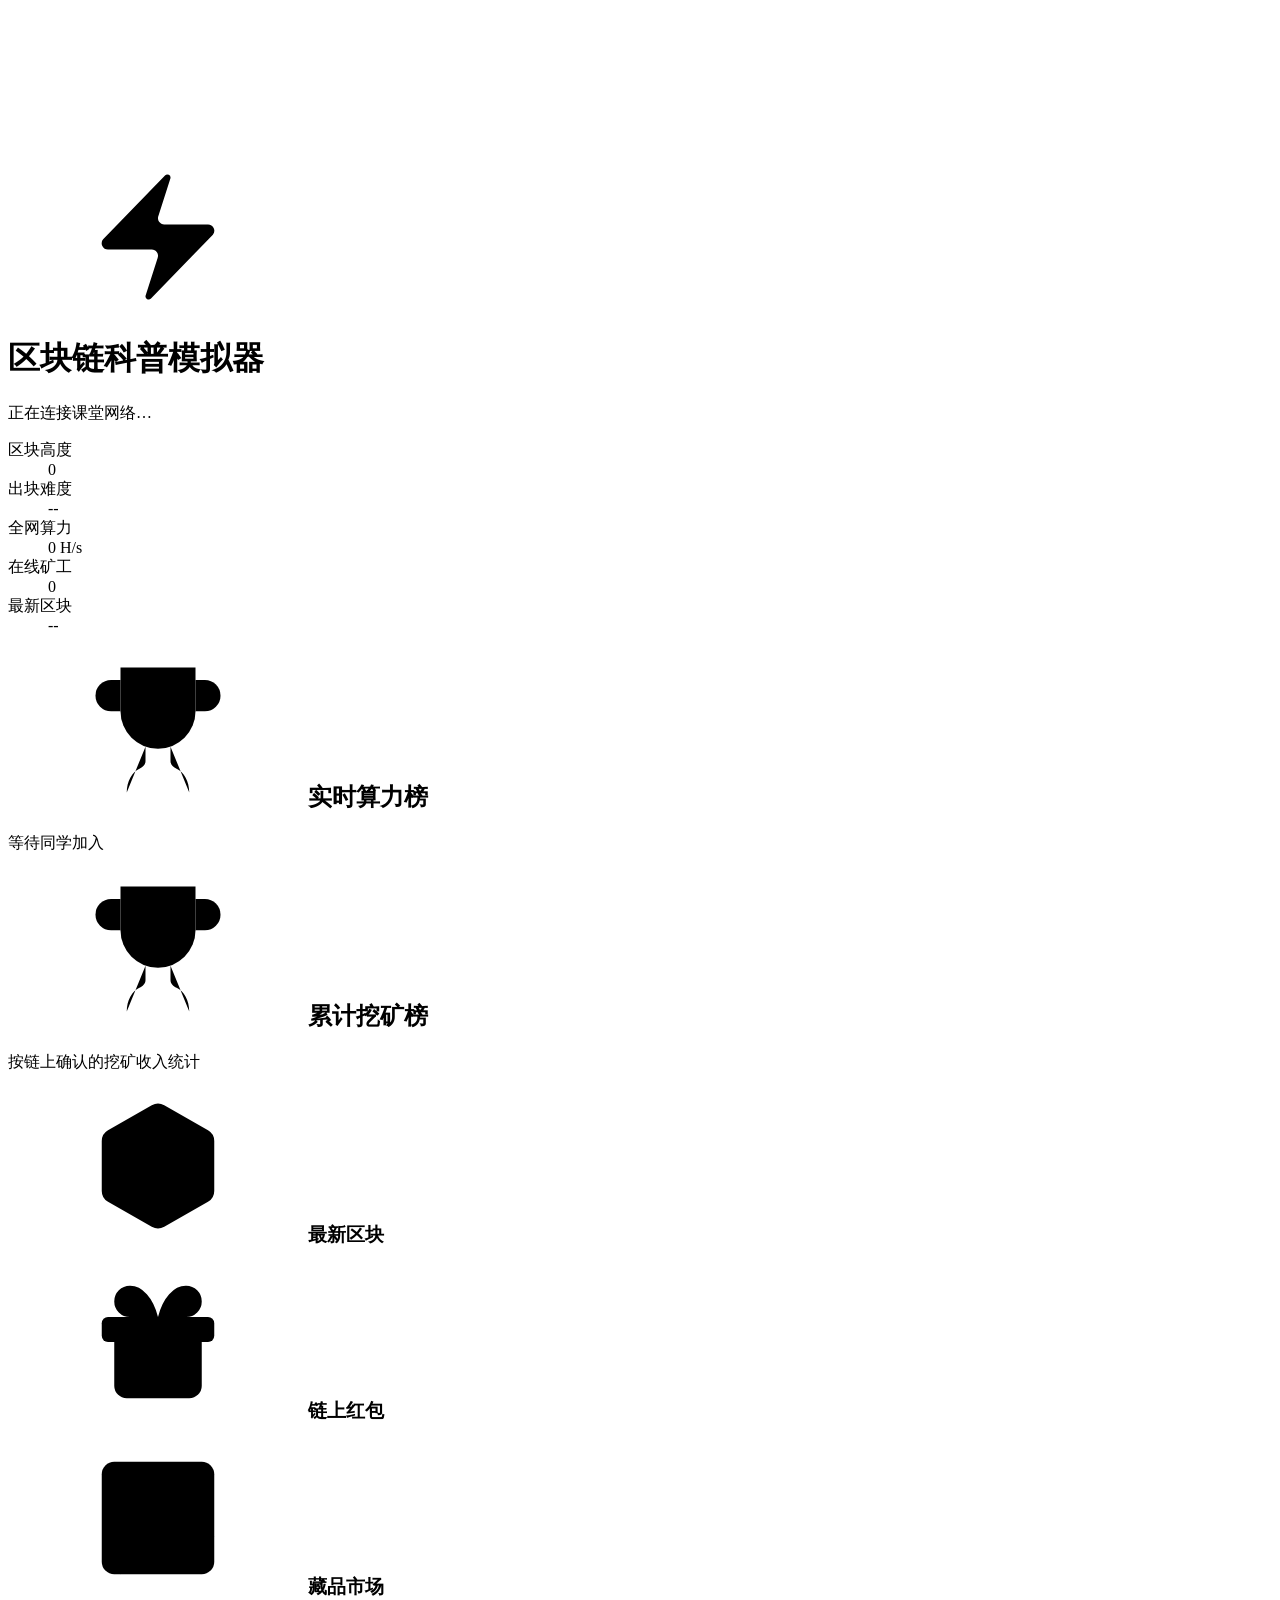
==== app/web/static/bigscreen.html @ d1719231 "重写为课堂区块链模拟器：算力榜、红包、藏品与可改造矿工 - 主机当课堂网络、浏览器当矿机；私钥只留在学生浏览器，登录走签名挑战 - 投影大屏实时算力榜与累计挖矿榜，教师控制台调难度、发通知、停用账号、" ====
<!doctype html>
<html lang="zh-CN">
<head>
  <meta charset="utf-8">
  <meta name="viewport" content="width=device-width, initial-scale=1">
  <title>区块链科普模拟器 · 课堂大屏</title>
  <link rel="icon" href="/static/favicon.svg" type="image/svg+xml">
  <link rel="stylesheet" href="/static/styles.css">
</head>
<body class="screen">
  <svg class="sprite" aria-hidden="true" focusable="false">
    <symbol id="i-zap" viewBox="0 0 24 24"><path d="M4 14a1 1 0 0 1-.78-1.63l9.9-10.2a.5.5 0 0 1 .86.46l-1.92 6.02A1 1 0 0 0 13 10h7a1 1 0 0 1 .78 1.63l-9.9 10.2a.5.5 0 0 1-.86-.46l1.92-6.02A1 1 0 0 0 11 14z"/></symbol>
    <symbol id="i-trophy" viewBox="0 0 24 24"><path d="M6 9H4.5a2.5 2.5 0 0 1 0-5H6"/><path d="M18 9h1.5a2.5 2.5 0 0 0 0-5H18"/><path d="M4 22h16"/><path d="M10 14.66V17c0 .55-.47.98-.97 1.21C7.85 18.75 7 20.24 7 22"/><path d="M14 14.66V17c0 .55.47.98.97 1.21C16.15 18.75 17 20.24 17 22"/><path d="M18 2H6v7a6 6 0 0 0 12 0V2Z"/></symbol>
    <symbol id="i-box" viewBox="0 0 24 24"><path d="M21 8a2 2 0 0 0-1-1.73l-7-4a2 2 0 0 0-2 0l-7 4A2 2 0 0 0 3 8v8a2 2 0 0 0 1 1.73l7 4a2 2 0 0 0 2 0l7-4A2 2 0 0 0 21 16Z"/><path d="m3.3 7 8.7 5 8.7-5"/><path d="M12 22V12"/></symbol>
    <symbol id="i-gift" viewBox="0 0 24 24"><rect x="3" y="8" width="18" height="4" rx="1"/><path d="M12 8v13"/><path d="M19 12v7a2 2 0 0 1-2 2H7a2 2 0 0 1-2-2v-7"/><path d="M7.5 8a2.5 2.5 0 0 1 0-5A4.8 8 0 0 1 12 8a4.8 8 0 0 1 4.5-5 2.5 2.5 0 0 1 0 5"/></symbol>
    <symbol id="i-image" viewBox="0 0 24 24"><rect width="18" height="18" x="3" y="3" rx="2"/><circle cx="9" cy="9" r="2"/><path d="m21 15-3.086-3.086a2 2 0 0 0-2.828 0L6 21"/></symbol>
  </svg>

  <header class="screen-top">
    <div class="screen-brand">
      <span class="screen-logo"><svg class="icon"><use href="#i-zap"/></svg></span>
      <div>
        <h1 id="screen-classroom">区块链科普模拟器</h1>
        <p class="screen-sub" id="screen-sub">正在连接课堂网络…</p>
      </div>
    </div>
    <dl class="metrics">
      <div class="metric"><dt>区块高度</dt><dd id="metric-height">0</dd></div>
      <div class="metric"><dt>出块难度</dt><dd id="metric-difficulty">--</dd></div>
      <div class="metric"><dt>全网算力</dt><dd id="metric-hashrate">0 H/s</dd></div>
      <div class="metric"><dt>在线矿工</dt><dd id="metric-online">0</dd></div>
      <div class="metric"><dt>最新区块</dt><dd id="metric-latest">--</dd></div>
    </dl>
  </header>

  <main class="screen-main">
    <section class="board board-hashrate">
      <header class="board-head">
        <h2><svg class="icon"><use href="#i-trophy"/></svg>实时算力榜</h2>
        <span class="board-note" id="hashrate-note">等待同学加入</span>
      </header>
      <ol class="board-list" id="board-hashrate"></ol>
    </section>

    <section class="board board-mined">
      <header class="board-head">
        <h2><svg class="icon"><use href="#i-trophy"/></svg>累计挖矿榜</h2>
        <span class="board-note" id="mined-note">按链上确认的挖矿收入统计</span>
      </header>
      <ol class="board-list" id="board-mined"></ol>
    </section>
  </main>

  <footer class="screen-foot">
    <section class="strip">
      <h3><svg class="icon"><use href="#i-box"/></svg>最新区块</h3>
      <ul class="strip-list" id="strip-blocks"></ul>
    </section>
    <section class="strip">
      <h3><svg class="icon"><use href="#i-gift"/></svg>链上红包</h3>
      <ul class="strip-list" id="strip-packets"></ul>
    </section>
    <section class="strip">
      <h3><svg class="icon"><use href="#i-image"/></svg>藏品市场</h3>
      <ul class="strip-list" id="strip-market"></ul>
    </section>
  </footer>

  <div class="block-banner" id="block-banner" hidden></div>
  <div class="screen-announcement" id="screen-announcement" hidden></div>

  <script src="/static/client.js"></script>
  <script src="/static/bigscreen.js"></script>
</body>
</html>
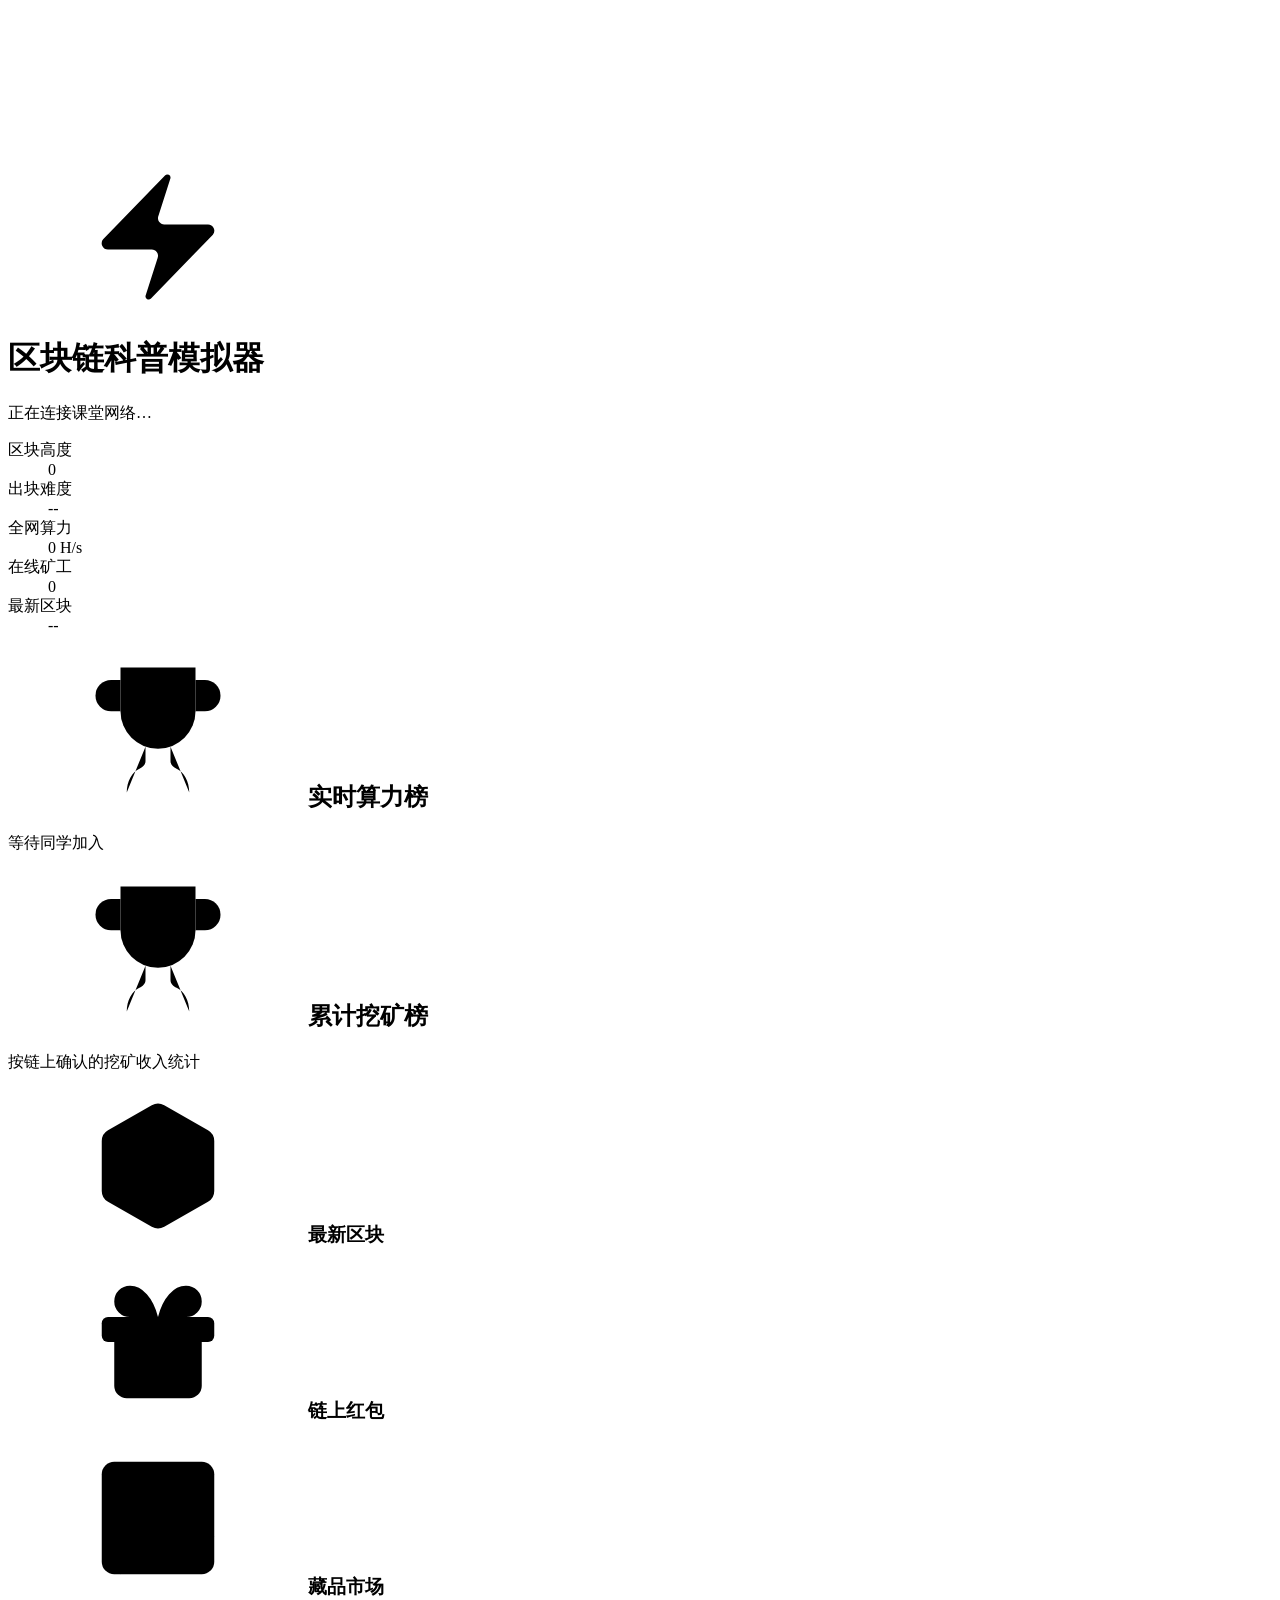
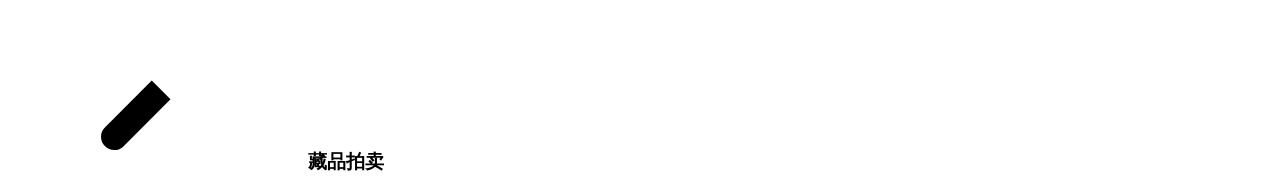
==== commit 72f6fe36: "NFT 支持链上拍卖：出价托管、被超价自动退款 - 新增交易：nft_auction_create、nft_auction_cancel、nft_bid、nft_auction_settle - 出价" ====
--- a/app/web/static/bigscreen.html
+++ b/app/web/static/bigscreen.html
@@ -14,6 +14,7 @@
     <symbol id="i-box" viewBox="0 0 24 24"><path d="M21 8a2 2 0 0 0-1-1.73l-7-4a2 2 0 0 0-2 0l-7 4A2 2 0 0 0 3 8v8a2 2 0 0 0 1 1.73l7 4a2 2 0 0 0 2 0l7-4A2 2 0 0 0 21 16Z"/><path d="m3.3 7 8.7 5 8.7-5"/><path d="M12 22V12"/></symbol>
     <symbol id="i-gift" viewBox="0 0 24 24"><rect x="3" y="8" width="18" height="4" rx="1"/><path d="M12 8v13"/><path d="M19 12v7a2 2 0 0 1-2 2H7a2 2 0 0 1-2-2v-7"/><path d="M7.5 8a2.5 2.5 0 0 1 0-5A4.8 8 0 0 1 12 8a4.8 8 0 0 1 4.5-5 2.5 2.5 0 0 1 0 5"/></symbol>
     <symbol id="i-image" viewBox="0 0 24 24"><rect width="18" height="18" x="3" y="3" rx="2"/><circle cx="9" cy="9" r="2"/><path d="m21 15-3.086-3.086a2 2 0 0 0-2.828 0L6 21"/></symbol>
+    <symbol id="i-gavel" viewBox="0 0 24 24"><path d="m14 13-7.5 7.5a2.12 2.12 0 0 1-3-3L11 10"/><path d="m16 16 6-6"/><path d="m8 8 6-6"/><path d="m9 7 8 8"/><path d="m21 11-8-8"/></symbol>
   </svg>
 
   <header class="screen-top">
@@ -64,6 +65,10 @@
       <h3><svg class="icon"><use href="#i-image"/></svg>藏品市场</h3>
       <ul class="strip-list" id="strip-market"></ul>
     </section>
+    <section class="strip">
+      <h3><svg class="icon"><use href="#i-gavel"/></svg>藏品拍卖</h3>
+      <ul class="strip-list" id="strip-auctions"></ul>
+    </section>
   </footer>
 
   <div class="block-banner" id="block-banner" hidden></div>
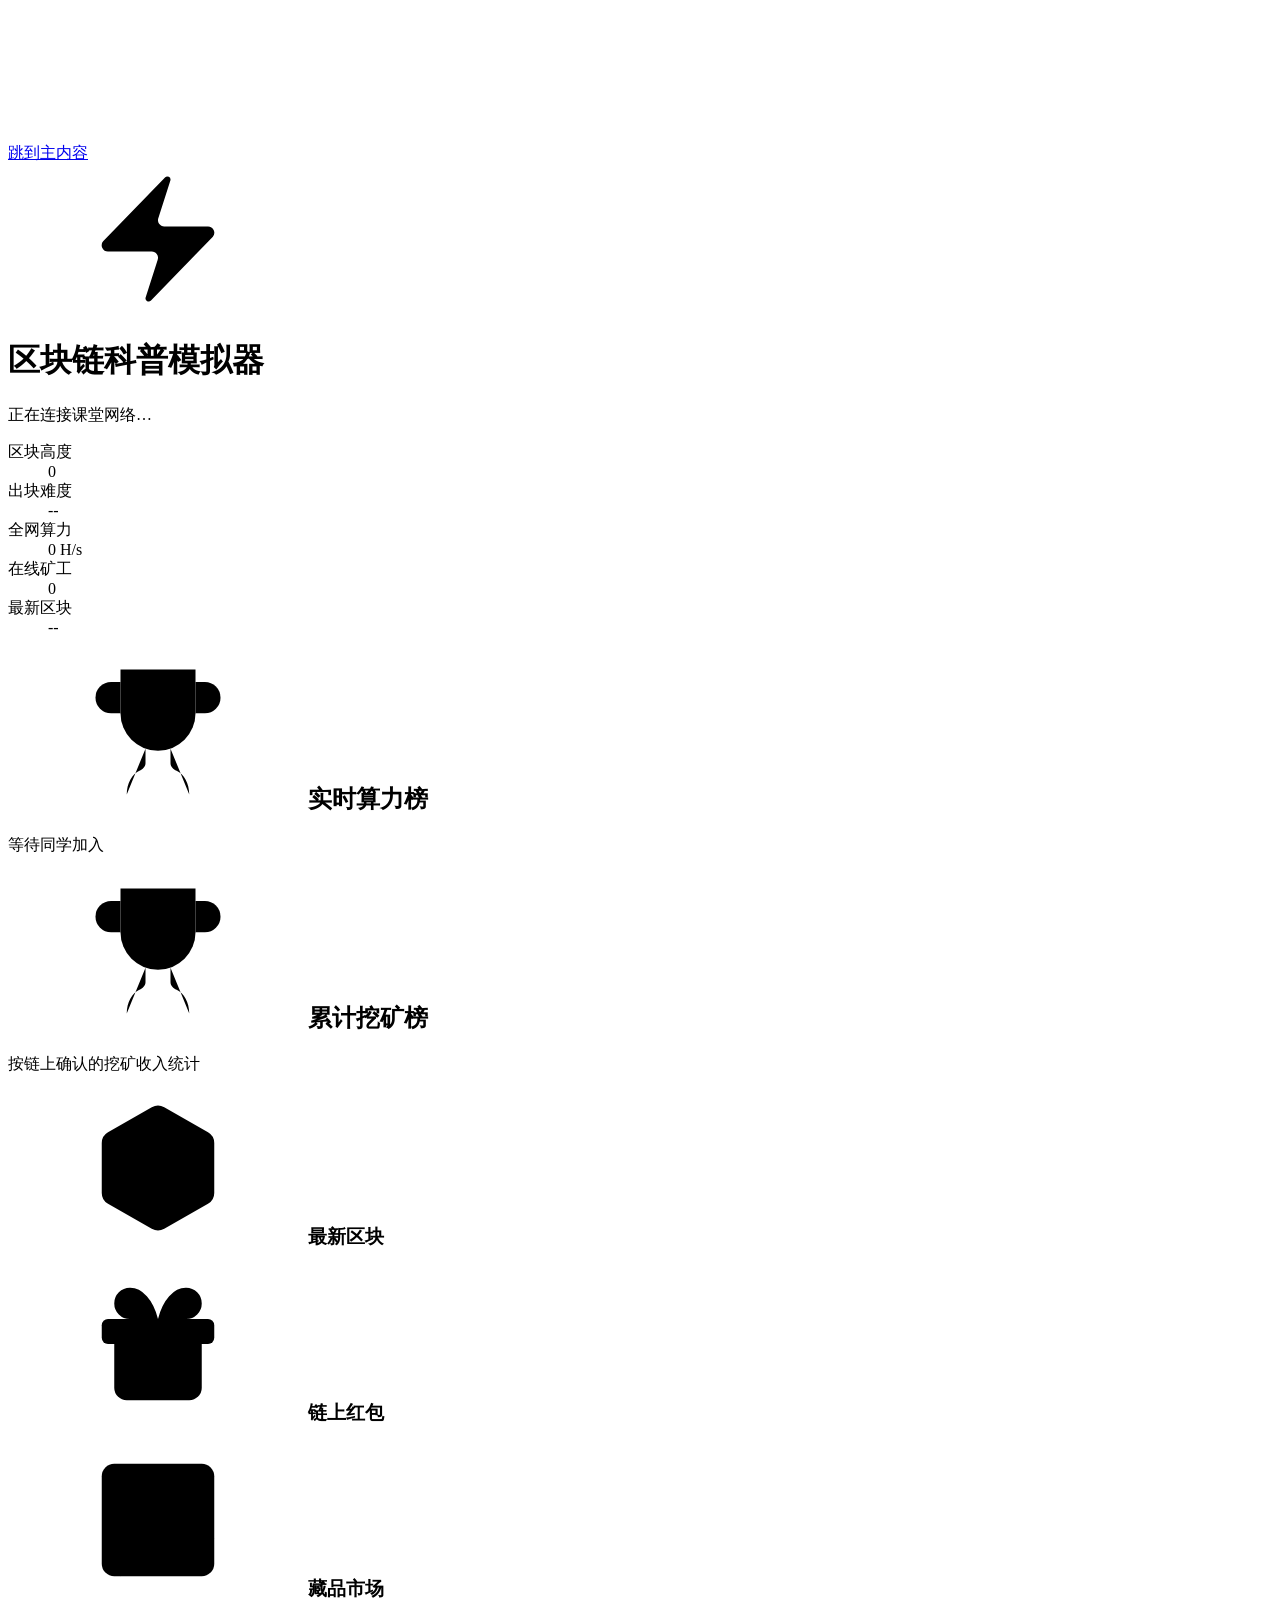
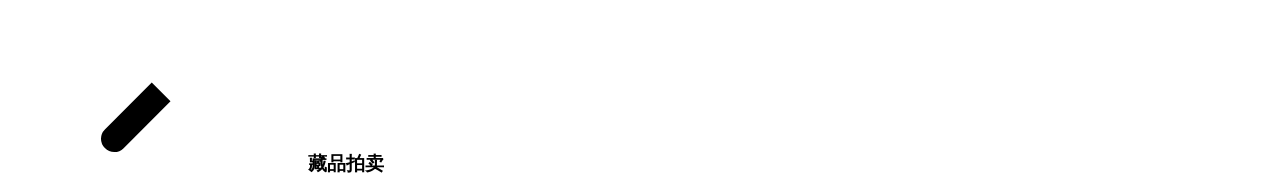
==== commit 64dab100: "重做界面视觉：随包字体、统一色阶与更清晰的数据层级" ====
--- a/app/web/static/bigscreen.html
+++ b/app/web/static/bigscreen.html
@@ -8,6 +8,7 @@
   <link rel="stylesheet" href="/static/styles.css">
 </head>
 <body class="screen">
+  <a class="skip-link" href="#main-content">跳到主内容</a>
   <svg class="sprite" aria-hidden="true" focusable="false">
     <symbol id="i-zap" viewBox="0 0 24 24"><path d="M4 14a1 1 0 0 1-.78-1.63l9.9-10.2a.5.5 0 0 1 .86.46l-1.92 6.02A1 1 0 0 0 13 10h7a1 1 0 0 1 .78 1.63l-9.9 10.2a.5.5 0 0 1-.86-.46l1.92-6.02A1 1 0 0 0 11 14z"/></symbol>
     <symbol id="i-trophy" viewBox="0 0 24 24"><path d="M6 9H4.5a2.5 2.5 0 0 1 0-5H6"/><path d="M18 9h1.5a2.5 2.5 0 0 0 0-5H18"/><path d="M4 22h16"/><path d="M10 14.66V17c0 .55-.47.98-.97 1.21C7.85 18.75 7 20.24 7 22"/><path d="M14 14.66V17c0 .55.47.98.97 1.21C16.15 18.75 17 20.24 17 22"/><path d="M18 2H6v7a6 6 0 0 0 12 0V2Z"/></symbol>
@@ -34,7 +35,7 @@
     </dl>
   </header>
 
-  <main class="screen-main">
+  <main class="screen-main" id="main-content">
     <section class="board board-hashrate">
       <header class="board-head">
         <h2><svg class="icon"><use href="#i-trophy"/></svg>实时算力榜</h2>
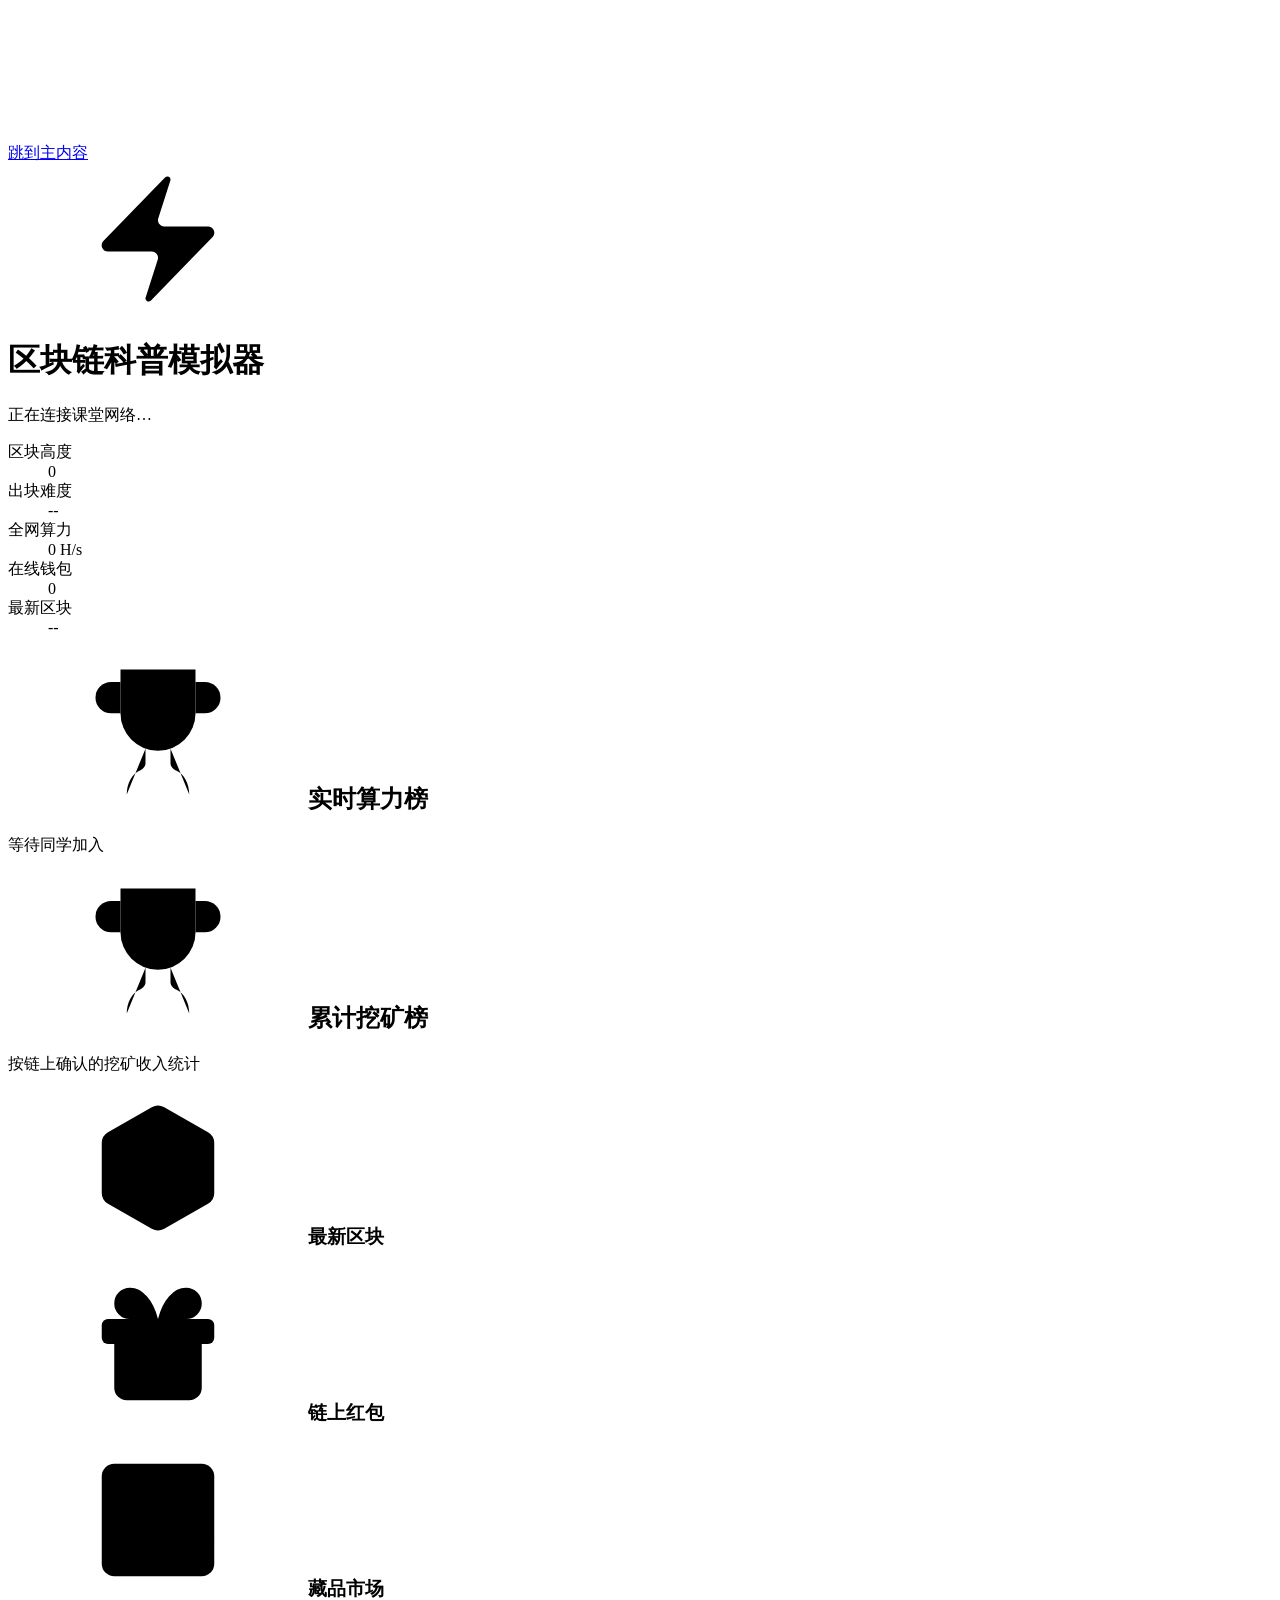
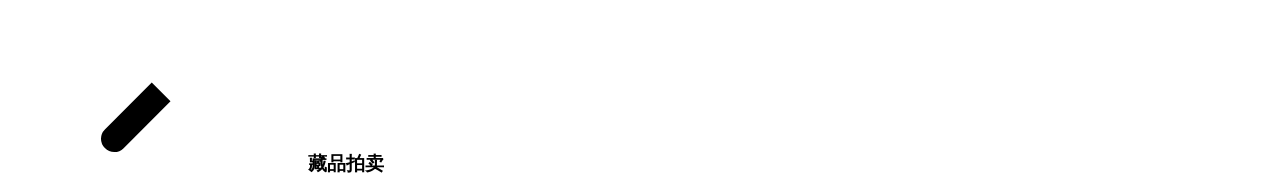
==== commit ae247b42: "升级区块链科普模拟器至 3.0.0 - 支持通过课堂场次配置启动独立节点，并同步区块和交易。 - 支持本机钱包和浏览器钱包两种参与方式，点击后开始挖矿，区块奖励及手续费归出块钱包。 - 新增浏览器钱包" ====
--- a/app/web/static/bigscreen.html
+++ b/app/web/static/bigscreen.html
@@ -30,7 +30,7 @@
       <div class="metric"><dt>区块高度</dt><dd id="metric-height">0</dd></div>
       <div class="metric"><dt>出块难度</dt><dd id="metric-difficulty">--</dd></div>
       <div class="metric"><dt>全网算力</dt><dd id="metric-hashrate">0 H/s</dd></div>
-      <div class="metric"><dt>在线矿工</dt><dd id="metric-online">0</dd></div>
+      <div class="metric" title="按在线钱包计数，同一钱包的多个矿工程序只计一位参与者"><dt>在线钱包</dt><dd id="metric-online">0</dd></div>
       <div class="metric"><dt>最新区块</dt><dd id="metric-latest">--</dd></div>
     </dl>
   </header>
